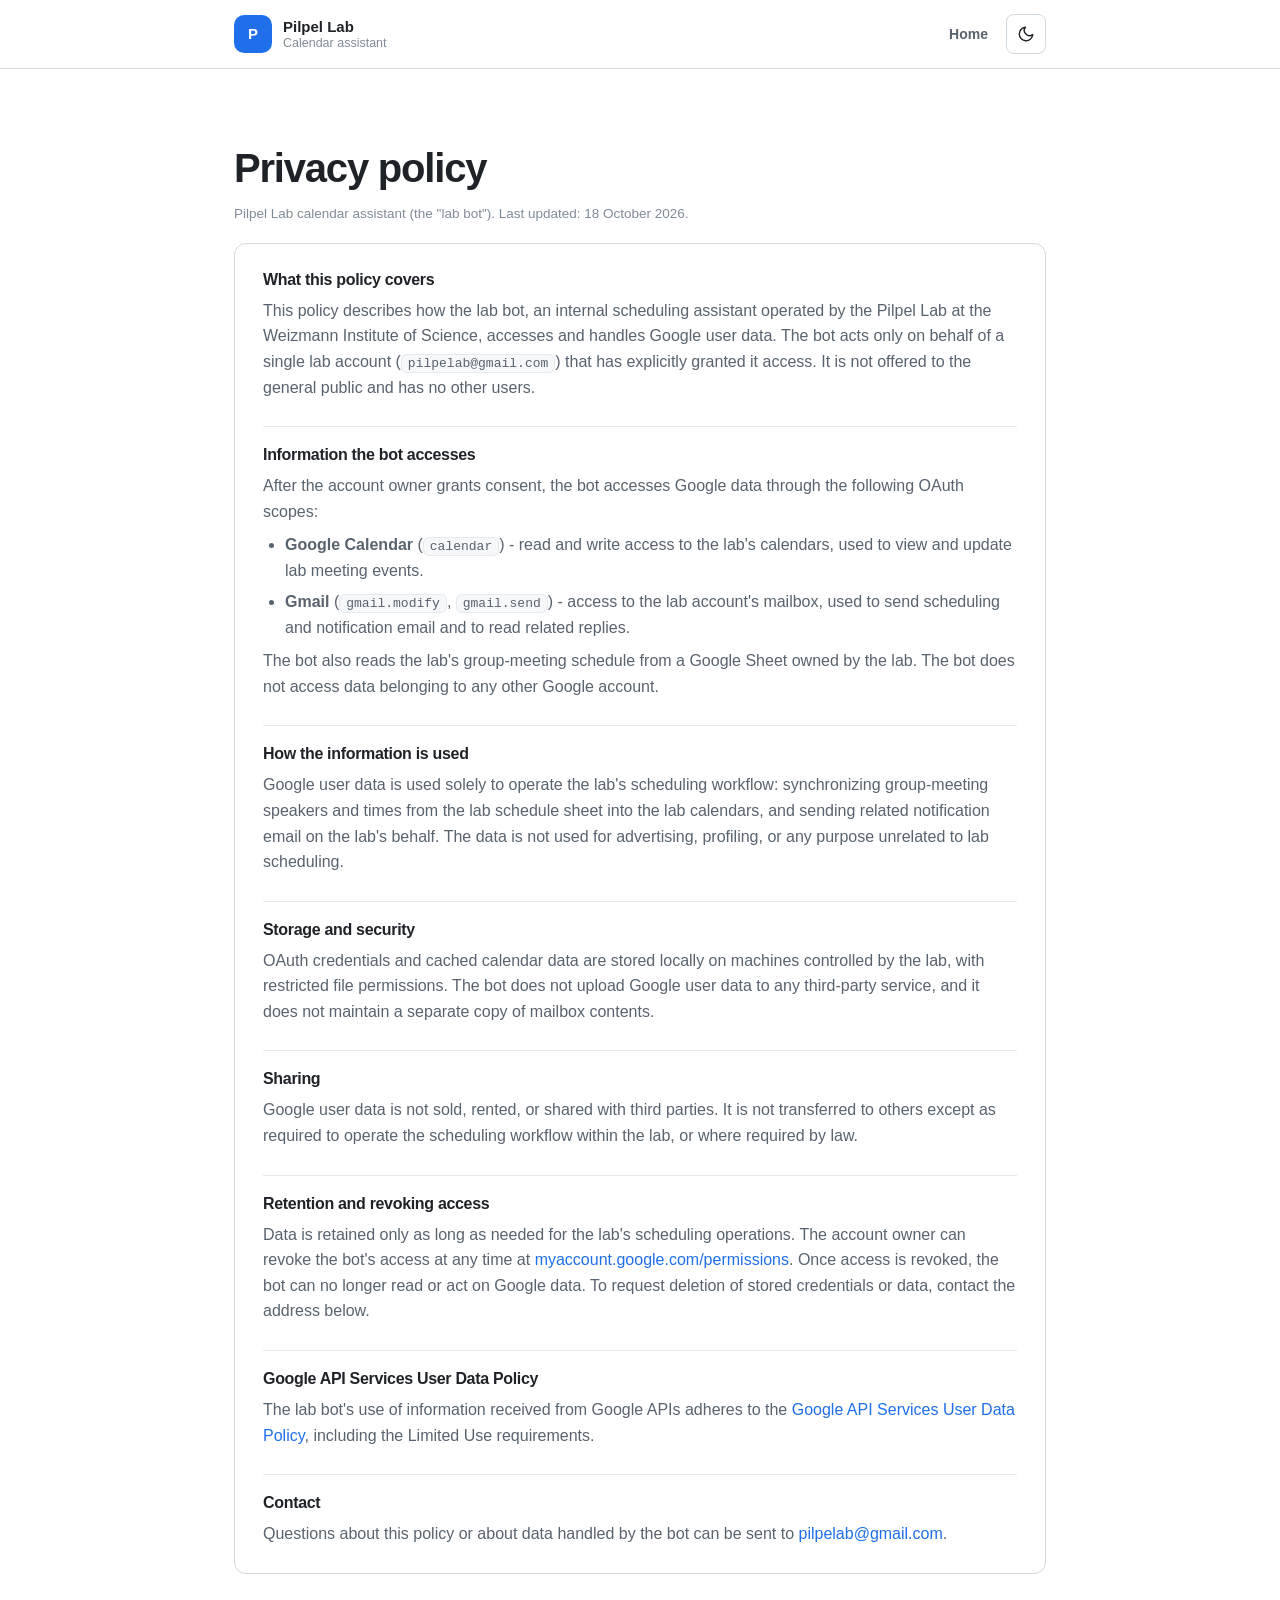
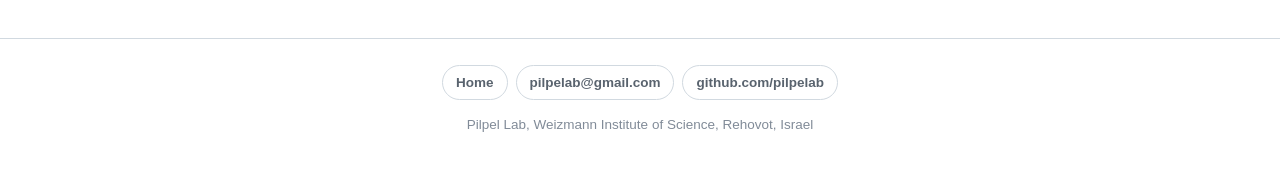
==== privacy.html @ 7a44168e "feat(site): public landing page and privacy policy for the lab bot" ====
<!doctype html>
<html lang="en" data-theme="light">
<head>
  <meta charset="utf-8" />
  <meta name="viewport" content="width=device-width, initial-scale=1" />
  <title>Privacy policy - Pilpel Lab calendar assistant</title>
  <meta name="description" content="How the Pilpel Lab calendar assistant accesses and handles Google Calendar and Gmail data." />
  <link rel="stylesheet" href="style.css" />
  <link rel="icon" href="data:image/svg+xml,<svg xmlns='http://www.w3.org/2000/svg' viewBox='0 0 100 100'><rect width='100' height='100' rx='22' fill='%231f6feb'/><text x='50' y='70' font-size='56' font-family='sans-serif' font-weight='700' fill='white' text-anchor='middle'>P</text></svg>" />
</head>
<body>

  <header class="site-header">
    <div class="header-in">
      <a class="brand" href="./">
        <div class="brand-mark">P</div>
        <div class="brand-txt">
          <span class="brand-name">Pilpel Lab</span>
          <span class="brand-sub">Calendar assistant</span>
        </div>
      </a>
      <div class="header-links">
        <a class="header-link" href="./">Home</a>
        <button class="icon-btn" id="themeBtn" title="Toggle light / dark" aria-label="Toggle light or dark theme">
          <svg class="i-moon" viewBox="0 0 24 24" fill="none" stroke="currentColor" stroke-width="1.9" stroke-linecap="round" stroke-linejoin="round"><path d="M21 12.8A9 9 0 1 1 11.2 3a7 7 0 0 0 9.8 9.8z"/></svg>
          <svg class="i-sun" viewBox="0 0 24 24" fill="none" stroke="currentColor" stroke-width="1.9" stroke-linecap="round" stroke-linejoin="round"><circle cx="12" cy="12" r="4.2"/><path d="M12 2v2M12 20v2M4.9 4.9l1.4 1.4M17.7 17.7l1.4 1.4M2 12h2M20 12h2M4.9 19.1l1.4-1.4M17.7 6.3l1.4-1.4"/></svg>
        </button>
      </div>
    </div>
  </header>

  <main>
    <div class="wrap">
      <h1>Privacy policy</h1>
      <p class="updated">Pilpel Lab calendar assistant (the "lab bot"). Last updated: 18 October 2026.</p>

      <div class="doc">
        <h2>What this policy covers</h2>
        <p>This policy describes how the lab bot, an internal scheduling assistant operated by the Pilpel Lab at the Weizmann Institute of Science, accesses and handles Google user data. The bot acts only on behalf of a single lab account (<code>pilpelab@gmail.com</code>) that has explicitly granted it access. It is not offered to the general public and has no other users.</p>

        <h2>Information the bot accesses</h2>
        <p>After the account owner grants consent, the bot accesses Google data through the following OAuth scopes:</p>
        <ul>
          <li><strong>Google Calendar</strong> (<code>calendar</code>) - read and write access to the lab's calendars, used to view and update lab meeting events.</li>
          <li><strong>Gmail</strong> (<code>gmail.modify</code>, <code>gmail.send</code>) - access to the lab account's mailbox, used to send scheduling and notification email and to read related replies.</li>
        </ul>
        <p>The bot also reads the lab's group-meeting schedule from a Google Sheet owned by the lab. The bot does not access data belonging to any other Google account.</p>

        <h2>How the information is used</h2>
        <p>Google user data is used solely to operate the lab's scheduling workflow: synchronizing group-meeting speakers and times from the lab schedule sheet into the lab calendars, and sending related notification email on the lab's behalf. The data is not used for advertising, profiling, or any purpose unrelated to lab scheduling.</p>

        <h2>Storage and security</h2>
        <p>OAuth credentials and cached calendar data are stored locally on machines controlled by the lab, with restricted file permissions. The bot does not upload Google user data to any third-party service, and it does not maintain a separate copy of mailbox contents.</p>

        <h2>Sharing</h2>
        <p>Google user data is not sold, rented, or shared with third parties. It is not transferred to others except as required to operate the scheduling workflow within the lab, or where required by law.</p>

        <h2>Retention and revoking access</h2>
        <p>Data is retained only as long as needed for the lab's scheduling operations. The account owner can revoke the bot's access at any time at <a href="https://myaccount.google.com/permissions" target="_blank" rel="noopener">myaccount.google.com/permissions</a>. Once access is revoked, the bot can no longer read or act on Google data. To request deletion of stored credentials or data, contact the address below.</p>

        <h2>Google API Services User Data Policy</h2>
        <p>The lab bot's use of information received from Google APIs adheres to the <a href="https://developers.google.com/terms/api-services-user-data-policy" target="_blank" rel="noopener">Google API Services User Data Policy</a>, including the Limited Use requirements.</p>

        <h2>Contact</h2>
        <p>Questions about this policy or about data handled by the bot can be sent to <a href="mailto:pilpelab@gmail.com">pilpelab@gmail.com</a>.</p>
      </div>
    </div>
  </main>

  <footer class="site-footer">
    <div class="wrap">
      <div class="footer-links">
        <a href="./">Home</a>
        <a href="mailto:pilpelab@gmail.com">pilpelab@gmail.com</a>
        <a href="https://github.com/pilpelab">github.com/pilpelab</a>
      </div>
      <p class="footer-line">Pilpel Lab, Weizmann Institute of Science, Rehovot, Israel</p>
    </div>
  </footer>

  <script>
    (function () {
      var root = document.documentElement;
      var KEY = 'lab-site-theme';
      var stored = null;
      try { stored = localStorage.getItem(KEY); } catch (e) {}
      var dark = stored ? stored === 'dark'
        : window.matchMedia && window.matchMedia('(prefers-color-scheme: dark)').matches;
      root.setAttribute('data-theme', dark ? 'dark' : 'light');
      document.getElementById('themeBtn').addEventListener('click', function () {
        var next = root.getAttribute('data-theme') === 'dark' ? 'light' : 'dark';
        root.setAttribute('data-theme', next);
        try { localStorage.setItem(KEY, next); } catch (e) {}
      });
    })();
  </script>
</body>
</html>
---- style.css ----
/* Pilpel Lab calendar assistant - static site styles.
   Light and dark are driven by data-theme on <html>; the toggle
   defaults to the system preference and persists in localStorage. */

:root {
  --bg: #ffffff;
  --surface: #f6f8fa;
  --surface-2: #eef1f4;
  --ink: #1f2328;
  --muted: #59636e;
  --faint: #818b98;
  --line: #d1d9e0;
  --line-soft: #e6eaef;
  --accent: #1f6feb;
  --accent-soft: #ddf4ff;
  --radius: 12px;
  --maxw: 860px;
  color-scheme: light;
}

:root[data-theme="dark"] {
  --bg: #0d1117;
  --surface: #161b22;
  --surface-2: #1c2128;
  --ink: #e6edf3;
  --muted: #9198a1;
  --faint: #6e7681;
  --line: #30363d;
  --line-soft: #21262d;
  --accent: #4493f8;
  --accent-soft: #0c2d6b;
  color-scheme: dark;
}

* { box-sizing: border-box; }
html { -webkit-text-size-adjust: 100%; }

body {
  margin: 0;
  background: var(--bg);
  color: var(--ink);
  font-family: -apple-system, BlinkMacSystemFont, "Segoe UI", Roboto, "Helvetica Neue", Arial, sans-serif;
  font-size: 16px;
  line-height: 1.6;
  -webkit-font-smoothing: antialiased;
}

a { color: var(--accent); text-decoration: none; }
a:hover { text-decoration: underline; }

h1, h2, h3 { margin: 0; line-height: 1.25; letter-spacing: -0.02em; }
p { margin: 0; }
.wrap { max-width: var(--maxw); margin: 0 auto; padding: 0 24px; }

/* ---------- header ---------- */
.site-header { border-bottom: 1px solid var(--line); }
.header-in {
  max-width: var(--maxw); margin: 0 auto; padding: 14px 24px;
  display: flex; align-items: center; gap: 14px;
}
.brand { display: flex; align-items: center; gap: 11px; color: var(--ink); }
.brand:hover { text-decoration: none; }
.brand-mark {
  width: 38px; height: 38px; border-radius: 10px; flex: none;
  background: var(--accent); color: #fff;
  display: grid; place-items: center;
  font-weight: 700; font-size: 15px;
}
.brand-txt { display: flex; flex-direction: column; line-height: 1.2; }
.brand-name { font-weight: 700; font-size: 15px; }
.brand-sub { font-size: 12.5px; color: var(--faint); }

.header-links { margin-left: auto; display: flex; align-items: center; gap: 6px; }
.header-link {
  padding: 8px 12px; border-radius: 8px;
  font-size: 14px; font-weight: 600; color: var(--muted);
}
.header-link:hover { background: var(--surface); color: var(--ink); text-decoration: none; }

.icon-btn {
  width: 40px; height: 40px; flex: none; border-radius: 8px;
  border: 1px solid var(--line); background: var(--bg); color: var(--ink);
  display: grid; place-items: center; cursor: pointer;
}
.icon-btn:hover { background: var(--surface); }
.icon-btn svg { width: 18px; height: 18px; }
.i-sun { display: none; }
:root[data-theme="dark"] .i-sun { display: block; }
:root[data-theme="dark"] .i-moon { display: none; }

/* ---------- main ---------- */
main { padding: 56px 0 64px; }

.eyebrow {
  display: inline-block;
  padding: 5px 12px; border-radius: 999px;
  background: var(--accent-soft); border: 1px solid var(--line);
  color: var(--accent); font-size: 13px; font-weight: 650;
}

h1 { font-size: clamp(30px, 4.6vw, 40px); margin-top: 18px; font-weight: 800; letter-spacing: -0.03em; }
.lead { margin-top: 14px; font-size: 18px; color: var(--muted); max-width: 62ch; }

.grid {
  display: grid; grid-template-columns: repeat(3, minmax(0, 1fr));
  gap: 14px; margin-top: 36px;
}
.card {
  background: var(--surface);
  border: 1px solid var(--line);
  border-radius: var(--radius);
  padding: 18px 18px 16px;
}
.card h3 { font-size: 15px; }
.card p { margin-top: 7px; font-size: 14px; color: var(--muted); }

.section-title { margin-top: 44px; font-size: 18px; }

.doc {
  margin-top: 18px;
  background: var(--bg);
  border: 1px solid var(--line);
  border-radius: var(--radius);
  padding: 26px 28px;
}
.doc h2 {
  font-size: 16px; margin-top: 26px; padding-top: 18px;
  border-top: 1px solid var(--line-soft);
}
.doc h2:first-child { margin-top: 0; padding-top: 0; border-top: 0; }
.doc p { margin-top: 8px; color: var(--muted); }
.doc ul { margin: 8px 0 0; padding-left: 22px; color: var(--muted); }
.doc li { margin-top: 5px; }
.doc code {
  font-family: ui-monospace, SFMono-Regular, Menlo, Consolas, monospace;
  font-size: 13px; background: var(--surface); border: 1px solid var(--line-soft);
  border-radius: 6px; padding: 1px 6px;
}
.updated { margin-top: 10px; font-size: 13.5px; color: var(--faint); }

.note {
  margin-top: 28px; padding: 14px 18px;
  border: 1px solid var(--line); border-radius: var(--radius);
  background: var(--surface); color: var(--muted); font-size: 14.5px;
}

/* ---------- footer ---------- */
.site-footer { border-top: 1px solid var(--line); padding: 26px 0 36px; }
.footer-links { display: flex; flex-wrap: wrap; gap: 8px; justify-content: center; margin-bottom: 14px; }
.footer-links a {
  font-size: 13.5px; font-weight: 600; color: var(--muted);
  border: 1px solid var(--line); border-radius: 999px; padding: 6px 13px;
}
.footer-links a:hover { border-color: var(--accent); color: var(--ink); text-decoration: none; }
.footer-line { text-align: center; font-size: 13.5px; color: var(--faint); }

@media (max-width: 720px) {
  .grid { grid-template-columns: 1fr; }
  .brand-sub { display: none; }
  .doc { padding: 20px 18px; }
}

@media (prefers-reduced-motion: reduce) {
  * { scroll-behavior: auto !important; }
}
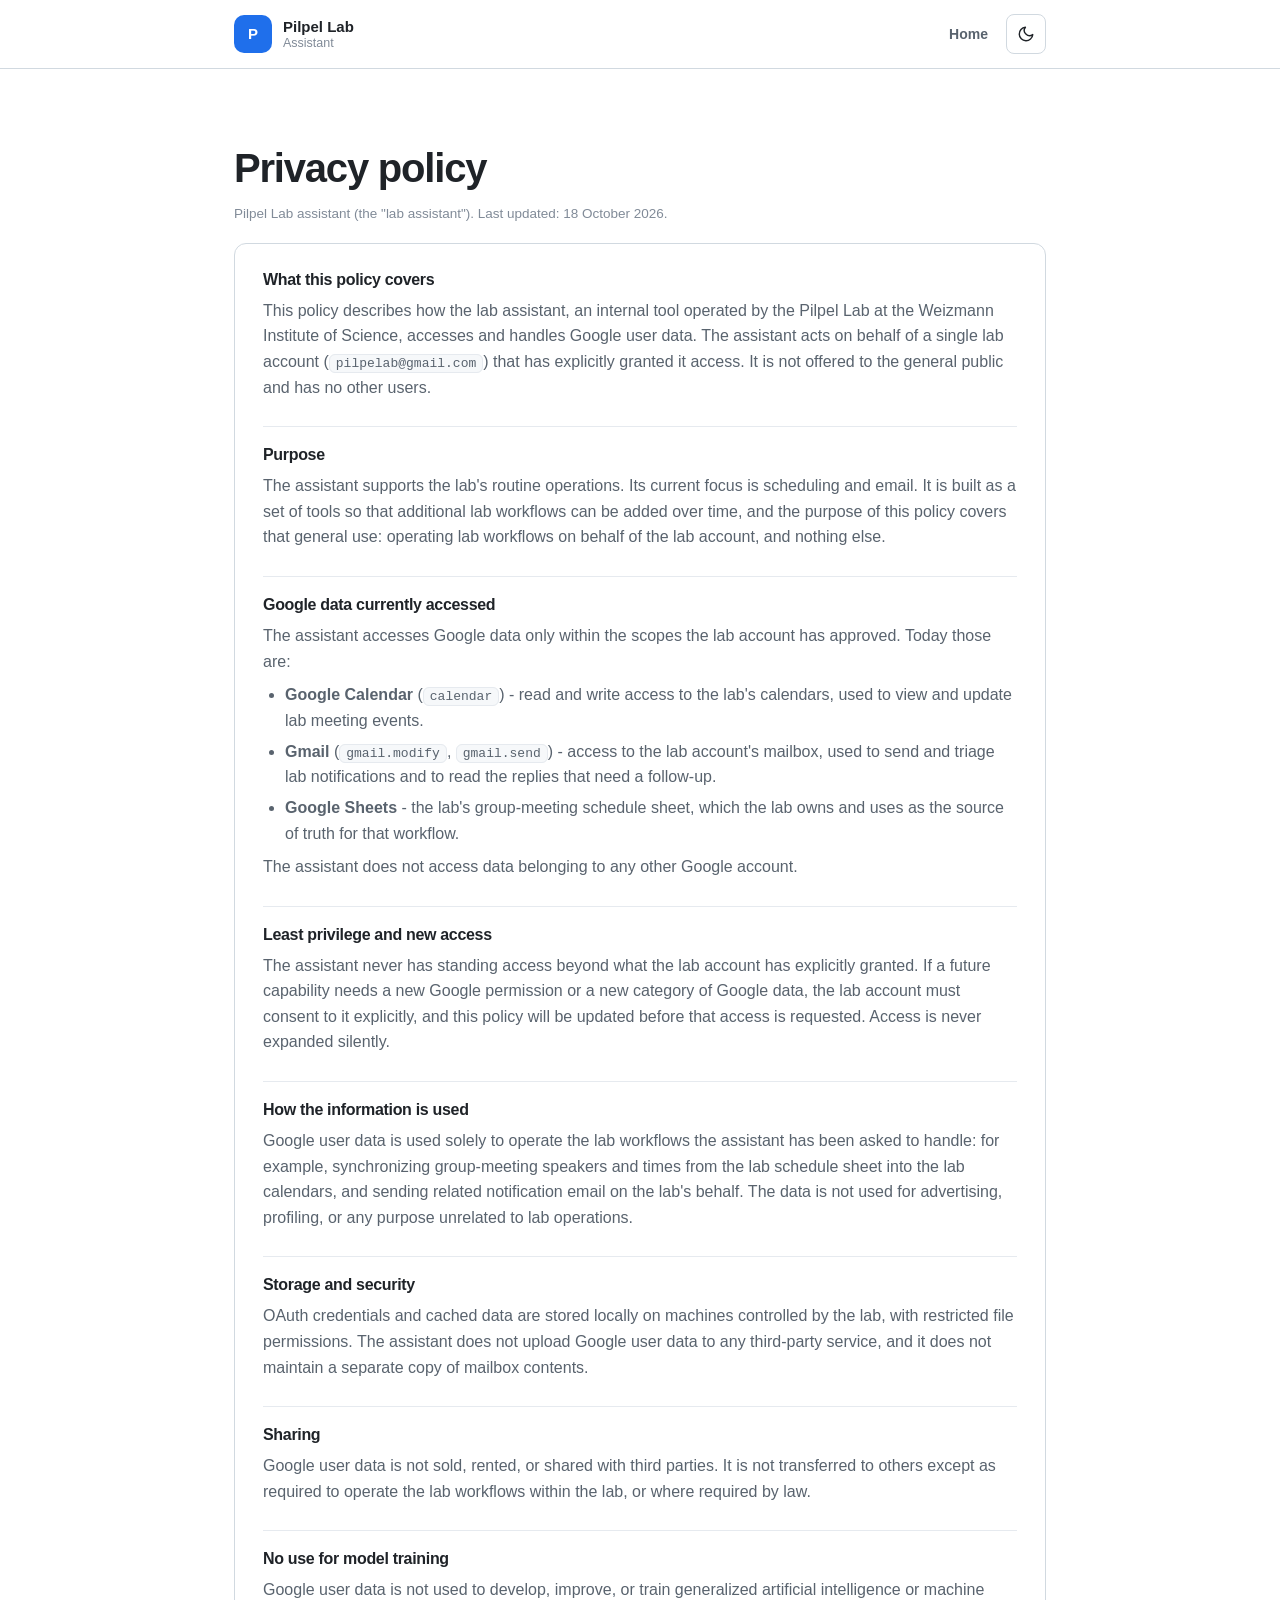
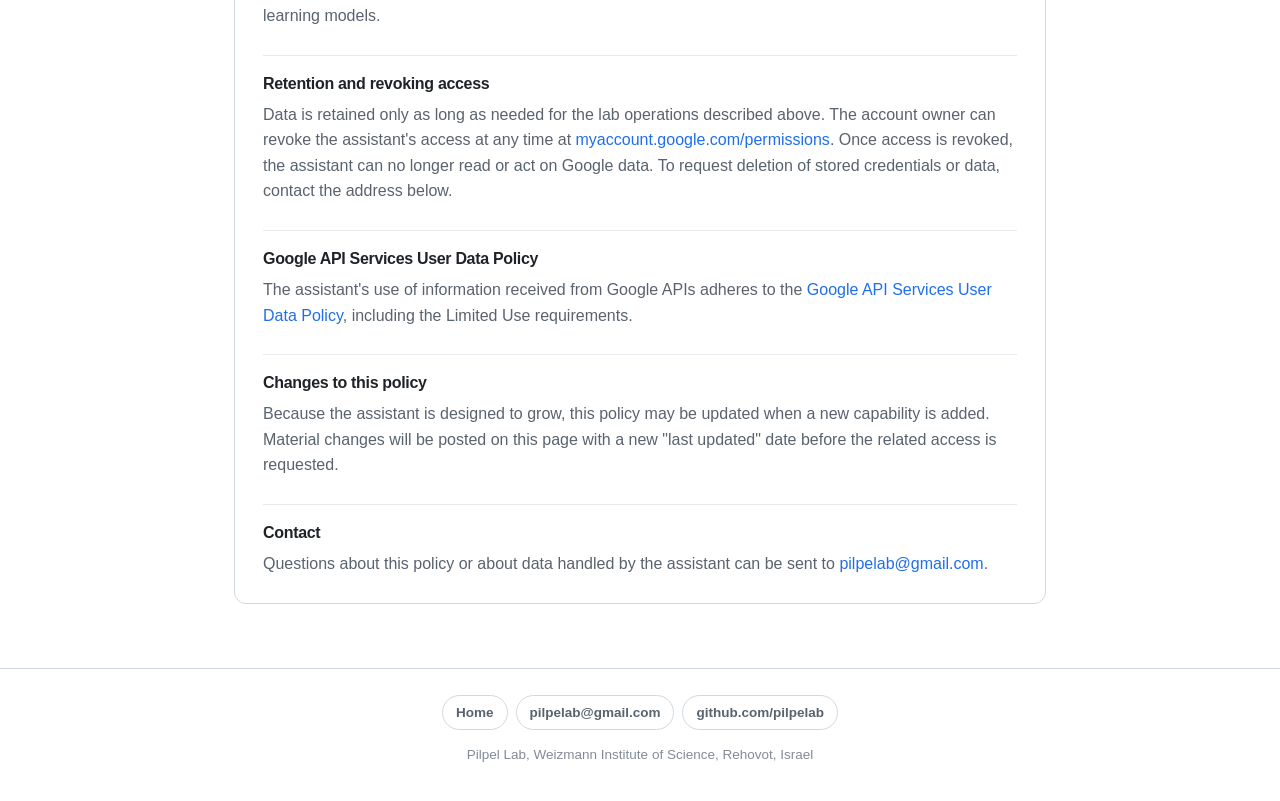
==== commit 5831dd60: "content: reframe as a general lab assistant, keep scopes accurate" ====
--- a/privacy.html
+++ b/privacy.html
@@ -3,8 +3,8 @@
 <head>
   <meta charset="utf-8" />
   <meta name="viewport" content="width=device-width, initial-scale=1" />
-  <title>Privacy policy - Pilpel Lab calendar assistant</title>
-  <meta name="description" content="How the Pilpel Lab calendar assistant accesses and handles Google Calendar and Gmail data." />
+  <title>Privacy policy - Pilpel Lab assistant</title>
+  <meta name="description" content="How the Pilpel Lab assistant accesses and handles Google Calendar and Gmail data, and how access can be revoked." />
   <link rel="stylesheet" href="style.css" />
   <link rel="icon" href="data:image/svg+xml,<svg xmlns='http://www.w3.org/2000/svg' viewBox='0 0 100 100'><rect width='100' height='100' rx='22' fill='%231f6feb'/><text x='50' y='70' font-size='56' font-family='sans-serif' font-weight='700' fill='white' text-anchor='middle'>P</text></svg>" />
 </head>
@@ -16,7 +16,7 @@
         <div class="brand-mark">P</div>
         <div class="brand-txt">
           <span class="brand-name">Pilpel Lab</span>
-          <span class="brand-sub">Calendar assistant</span>
+          <span class="brand-sub">Assistant</span>
         </div>
       </a>
       <div class="header-links">
@@ -32,37 +32,50 @@
   <main>
     <div class="wrap">
       <h1>Privacy policy</h1>
-      <p class="updated">Pilpel Lab calendar assistant (the "lab bot"). Last updated: 18 October 2026.</p>
+      <p class="updated">Pilpel Lab assistant (the "lab assistant"). Last updated: 18 October 2026.</p>
 
       <div class="doc">
         <h2>What this policy covers</h2>
-        <p>This policy describes how the lab bot, an internal scheduling assistant operated by the Pilpel Lab at the Weizmann Institute of Science, accesses and handles Google user data. The bot acts only on behalf of a single lab account (<code>pilpelab@gmail.com</code>) that has explicitly granted it access. It is not offered to the general public and has no other users.</p>
+        <p>This policy describes how the lab assistant, an internal tool operated by the Pilpel Lab at the Weizmann Institute of Science, accesses and handles Google user data. The assistant acts on behalf of a single lab account (<code>pilpelab@gmail.com</code>) that has explicitly granted it access. It is not offered to the general public and has no other users.</p>
 
-        <h2>Information the bot accesses</h2>
-        <p>After the account owner grants consent, the bot accesses Google data through the following OAuth scopes:</p>
+        <h2>Purpose</h2>
+        <p>The assistant supports the lab's routine operations. Its current focus is scheduling and email. It is built as a set of tools so that additional lab workflows can be added over time, and the purpose of this policy covers that general use: operating lab workflows on behalf of the lab account, and nothing else.</p>
+
+        <h2>Google data currently accessed</h2>
+        <p>The assistant accesses Google data only within the scopes the lab account has approved. Today those are:</p>
         <ul>
           <li><strong>Google Calendar</strong> (<code>calendar</code>) - read and write access to the lab's calendars, used to view and update lab meeting events.</li>
-          <li><strong>Gmail</strong> (<code>gmail.modify</code>, <code>gmail.send</code>) - access to the lab account's mailbox, used to send scheduling and notification email and to read related replies.</li>
+          <li><strong>Gmail</strong> (<code>gmail.modify</code>, <code>gmail.send</code>) - access to the lab account's mailbox, used to send and triage lab notifications and to read the replies that need a follow-up.</li>
+          <li><strong>Google Sheets</strong> - the lab's group-meeting schedule sheet, which the lab owns and uses as the source of truth for that workflow.</li>
         </ul>
-        <p>The bot also reads the lab's group-meeting schedule from a Google Sheet owned by the lab. The bot does not access data belonging to any other Google account.</p>
+        <p>The assistant does not access data belonging to any other Google account.</p>
+
+        <h2>Least privilege and new access</h2>
+        <p>The assistant never has standing access beyond what the lab account has explicitly granted. If a future capability needs a new Google permission or a new category of Google data, the lab account must consent to it explicitly, and this policy will be updated before that access is requested. Access is never expanded silently.</p>
 
         <h2>How the information is used</h2>
-        <p>Google user data is used solely to operate the lab's scheduling workflow: synchronizing group-meeting speakers and times from the lab schedule sheet into the lab calendars, and sending related notification email on the lab's behalf. The data is not used for advertising, profiling, or any purpose unrelated to lab scheduling.</p>
+        <p>Google user data is used solely to operate the lab workflows the assistant has been asked to handle: for example, synchronizing group-meeting speakers and times from the lab schedule sheet into the lab calendars, and sending related notification email on the lab's behalf. The data is not used for advertising, profiling, or any purpose unrelated to lab operations.</p>
 
         <h2>Storage and security</h2>
-        <p>OAuth credentials and cached calendar data are stored locally on machines controlled by the lab, with restricted file permissions. The bot does not upload Google user data to any third-party service, and it does not maintain a separate copy of mailbox contents.</p>
+        <p>OAuth credentials and cached data are stored locally on machines controlled by the lab, with restricted file permissions. The assistant does not upload Google user data to any third-party service, and it does not maintain a separate copy of mailbox contents.</p>
 
         <h2>Sharing</h2>
-        <p>Google user data is not sold, rented, or shared with third parties. It is not transferred to others except as required to operate the scheduling workflow within the lab, or where required by law.</p>
+        <p>Google user data is not sold, rented, or shared with third parties. It is not transferred to others except as required to operate the lab workflows within the lab, or where required by law.</p>
+
+        <h2>No use for model training</h2>
+        <p>Google user data is not used to develop, improve, or train generalized artificial intelligence or machine learning models.</p>
 
         <h2>Retention and revoking access</h2>
-        <p>Data is retained only as long as needed for the lab's scheduling operations. The account owner can revoke the bot's access at any time at <a href="https://myaccount.google.com/permissions" target="_blank" rel="noopener">myaccount.google.com/permissions</a>. Once access is revoked, the bot can no longer read or act on Google data. To request deletion of stored credentials or data, contact the address below.</p>
+        <p>Data is retained only as long as needed for the lab operations described above. The account owner can revoke the assistant's access at any time at <a href="https://myaccount.google.com/permissions" target="_blank" rel="noopener">myaccount.google.com/permissions</a>. Once access is revoked, the assistant can no longer read or act on Google data. To request deletion of stored credentials or data, contact the address below.</p>
 
         <h2>Google API Services User Data Policy</h2>
-        <p>The lab bot's use of information received from Google APIs adheres to the <a href="https://developers.google.com/terms/api-services-user-data-policy" target="_blank" rel="noopener">Google API Services User Data Policy</a>, including the Limited Use requirements.</p>
+        <p>The assistant's use of information received from Google APIs adheres to the <a href="https://developers.google.com/terms/api-services-user-data-policy" target="_blank" rel="noopener">Google API Services User Data Policy</a>, including the Limited Use requirements.</p>
+
+        <h2>Changes to this policy</h2>
+        <p>Because the assistant is designed to grow, this policy may be updated when a new capability is added. Material changes will be posted on this page with a new "last updated" date before the related access is requested.</p>
 
         <h2>Contact</h2>
-        <p>Questions about this policy or about data handled by the bot can be sent to <a href="mailto:pilpelab@gmail.com">pilpelab@gmail.com</a>.</p>
+        <p>Questions about this policy or about data handled by the assistant can be sent to <a href="mailto:pilpelab@gmail.com">pilpelab@gmail.com</a>.</p>
       </div>
     </div>
   </main>
